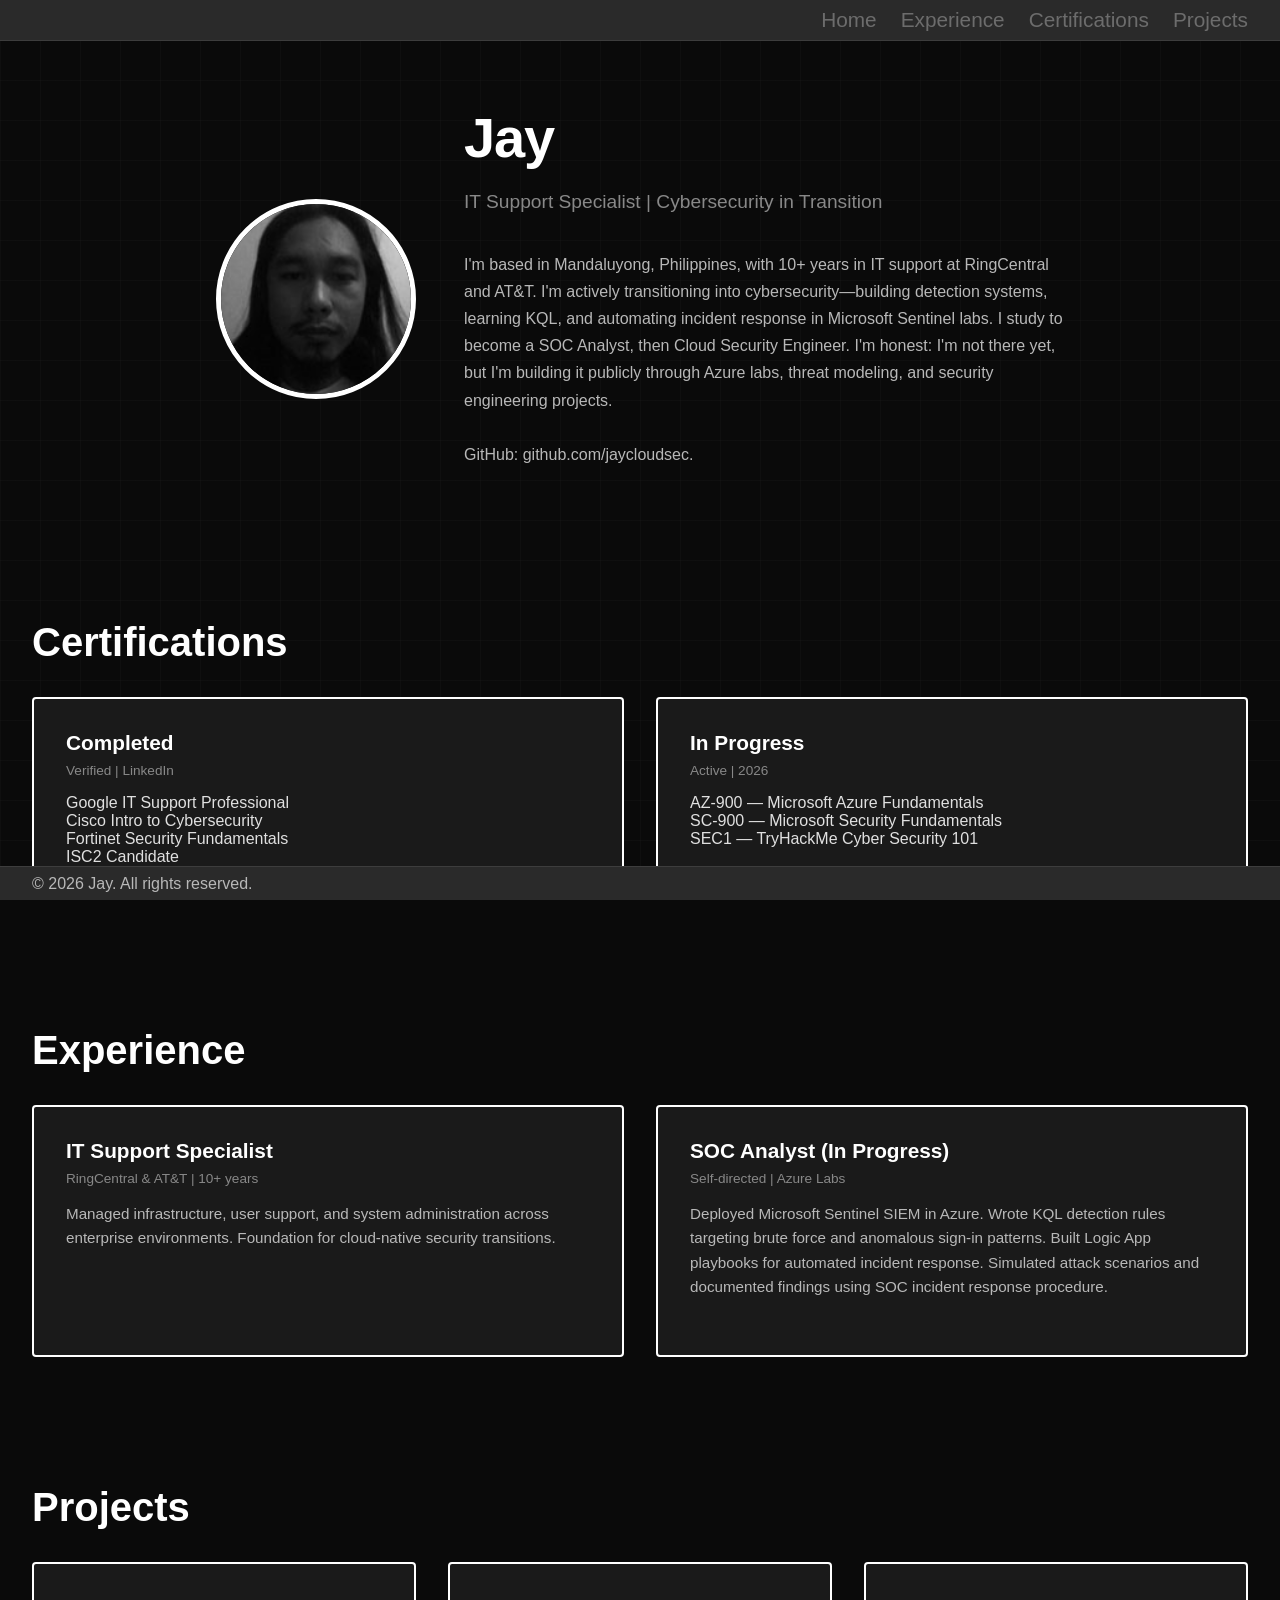
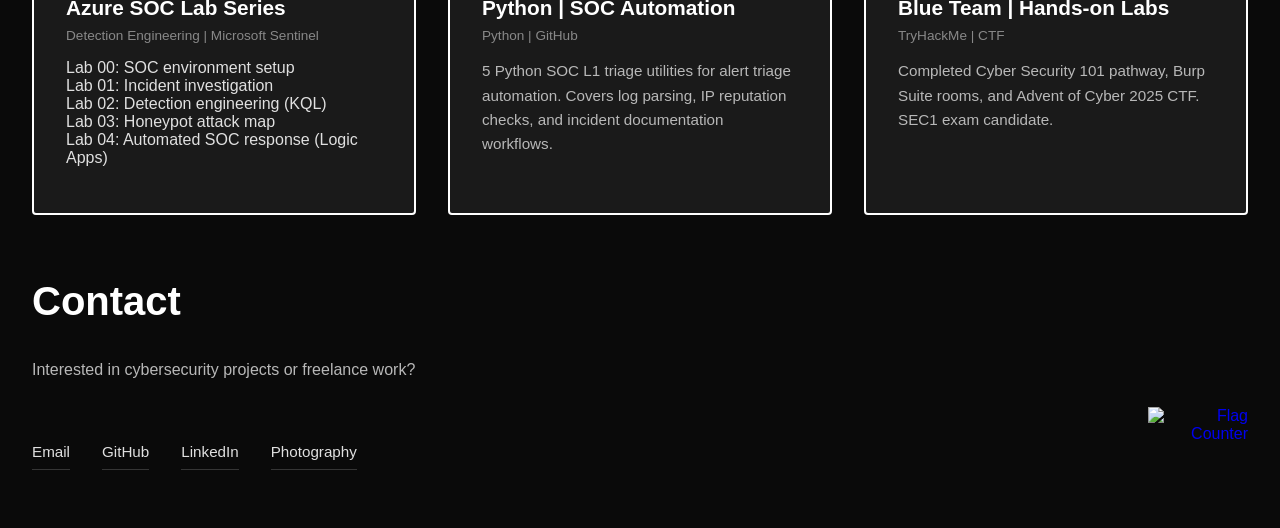
==== index.html @ b9c8a214 "." ====
<!DOCTYPE html>
<html lang="en">
<head>
    <meta charset="UTF-8">
    <meta name="viewport" content="width=device-width, initial-scale=1.0">
    <title>Jay — Cybersecurity</title>
    <link rel="stylesheet" href="style.css">
</head>
<body>
    <header>
        <nav>
            <div class="logo"></div>
            <ul>
                <li><a href="#home" class="nav-link" title="Home">Home</a></li>
                <li><a href="#experience" class="nav-link" title="Experience">Experience</a></li>
                <li><a href="#certifications" class="nav-link" title="Certifications">Certifications</a></li>
                <li><a href="#projects" class="nav-link" title="Projects">Projects</a></li>
            </ul>
        </nav>
    </header>

    <main>
        <section id="home">
            <div class="home-container">
                <img src="profile.jpg" alt="Jay" class="profile-image">
                <div class="home-text">
                    <h1>Jay</h1>
                    <p class="subtitle">IT Support Specialist | Cybersecurity in Transition</p>
                    <p>I'm based in Mandaluyong, Philippines, with 10+ years in IT support at RingCentral and AT&T. I'm actively transitioning into cybersecurity—building detection systems, learning KQL, and automating incident response in Microsoft Sentinel labs. I study to become a SOC Analyst, then Cloud Security Engineer. I'm honest: I'm not there yet, but I'm building it publicly through Azure labs, threat modeling, and security engineering projects.<br><br>GitHub: github.com/jaycloudsec.</p>
                </div>
            </div>
        </section>

        <section id="certifications">
            <h2>Certifications</h2>
            <div class="grid">
                <div class="card">
                    <h3>Completed</h3>
                    <div class="meta">Verified | LinkedIn</div>
                    <ul>
                        <li>Google IT Support Professional</li>
                        <li>Cisco Intro to Cybersecurity</li>
                        <li>Fortinet Security Fundamentals</li>
                        <li>ISC2 Candidate</li>
                    </ul>
                </div>
                <div class="card">
                    <h3>In Progress</h3>
                    <div class="meta">Active | 2026</div>
                    <ul>
                        <li>AZ-900 — Microsoft Azure Fundamentals</li>
                        <li>SC-900 — Microsoft Security Fundamentals</li>
                        <li>SEC1 — TryHackMe Cyber Security 101</li>
                    </ul>
                </div>
            </div>
        </section>

        <section id="experience">
            <h2>Experience</h2>
            <div class="grid">
                <div class="card">
                    <h3>IT Support Specialist</h3>
                    <div class="meta">RingCentral & AT&T | 10+ years</div>
                    <p>Managed infrastructure, user support, and system administration across enterprise environments. Foundation for cloud-native security transitions.</p>
                </div>
                <div class="card">
                    <h3>SOC Analyst (In Progress)</h3>
                    <div class="meta">Self-directed | Azure Labs</div>
                    <p>Deployed Microsoft Sentinel SIEM in Azure. Wrote KQL detection rules targeting brute force and anomalous sign-in patterns. Built Logic App playbooks for automated incident response. Simulated attack scenarios and documented findings using SOC incident response procedure.</p>
                </div>
            </div>
        </section>

        <section id="projects">
            <h2>Projects</h2>
            <div class="grid">
                <div class="card">
                    <h3><a href="https://github.com/jaycloudsec/cloud-security-labs/tree/main/Azure-SOC-Lab" title="Azure" target="_blank">Azure SOC Lab Series</a></h3>
                    <div class="meta">Detection Engineering | Microsoft Sentinel</div>
                    <ul>
                        <li>Lab 00: SOC environment setup</li>
                        <li>Lab 01: Incident investigation</li>
                        <li>Lab 02: Detection engineering (KQL)</li>
                        <li>Lab 03: Honeypot attack map</li>
                        <li>Lab 04: Automated SOC response (Logic Apps)</li>
                    </ul>
                </div>
                <div class="card">
                    <h3><a href="https://github.com/jaycloudsec/soc-scripts" title="SOC Scripts" target="_blank">Python | SOC Automation</a></h3>
                    <div class="meta">Python | GitHub</div>
                    <p>5 Python SOC L1 triage utilities for alert triage automation. Covers log parsing, IP reputation checks, and incident documentation workflows.</p>
                </div>
                <div class="card">
                    <h3><a href="https://tryhackme.com/p/jaycloudsec" title="TryHackMe" target="_blank">Blue Team | Hands-on Labs</a></h3>
                    <div class="meta">TryHackMe | CTF</div>
                    <p>Completed Cyber Security 101 pathway, Burp Suite rooms, and Advent of Cyber 2025 CTF. SEC1 exam candidate.</p>
                </div>
            </div>
        </section>

        <div class="section-content">
            <h2>Contact</h2>
            <p>Interested in cybersecurity projects or freelance work?</p>
            <div class="contact-wrapper">
                <p class="contact-links">
                    <a href="javascript:void(0)" onclick="this.href='mailto:' + atob('amF5LmRhZHVsb0BnbWFpbC5jb20=');" class="contact-link">Email</a>
                    <a href="https://github.com/jaycloudsec" class="contact-link" target="_blank">GitHub</a>
                    <a href="https://www.linkedin.com/in/jaycloudsec/" class="contact-link" target="_blank">LinkedIn</a>
                    <a href="photography.html" class="contact-link">Photography</a>
                </p>
                <div class="flag-counter">
                    <a href="https://www.flagcounter.me/details/gH0" target="_blank">
                        <img src="https://www.flagcounter.me/gH0/" alt="Flag Counter">
                    </a>
                </div>
            </div>
        </div>

    </main>
    <footer>
        <p>© 2026 Jay. All rights reserved.</p>
    </footer>

</body>
</html>
---- style.css ----
* {
    margin: 0;
    padding: 0;
    box-sizing: border-box;
}

html {
    width: 100%;
    height: 100%;
    font-family: -apple-system, BlinkMacSystemFont, 'Segoe UI', Roboto, sans-serif;
    background-color: #0a0a0a;
    background-image: 
        linear-gradient(rgba(128, 128, 128, 0.04) 1px, transparent 1px),
        linear-gradient(90deg, rgba(128, 128, 128, 0.04) 1px, transparent 1px);
    background-size: 40px 40px;
    background-attachment: fixed;
}

body {
    width: 100%;
    margin: 0;
    padding: 0;
    color: #e0e0e0;
    display: flex;
    flex-direction: column;
    min-height: 100vh;
}

header {
    position: sticky;
    top: 0;
    background: #2a2a2a;
    border-bottom: 1px solid rgba(224, 224, 224, 0.1);
    z-index: 999;
}

nav {
    display: flex;
    justify-content: space-between;
    align-items: center;
    padding: 0.5rem 2rem;
    max-width: 1400px;
    margin: 0 auto;
    width: 100%;
}

.logo {
    font-size: 1.2rem;
    font-weight: 600;
    color: #888;
    cursor: pointer;
    transition: color 0.3s;
    letter-spacing: 0.05em;
}

.logo:hover {
    color: #888;
}
a {
  text-decoration: none;
}

nav ul {
    display: flex;
    list-style: none;
    gap: 1.5rem;
}

nav a {
    color: #888 !important;
    text-decoration: none;
    font-size: 1.3rem;
    transition: all 0.3s;
    position: relative;
    display: flex;
    align-items: center;
    justify-content: center;
    filter: grayscale(100%);
    opacity: 0.7;
}

nav a:hover,
nav a.active {
    color: #fff !important;
    filter: grayscale(0%);
    opacity: 1;
    transform: scale(1.2);
}

main {
    flex: 1;
    max-width: 1400px;
    margin: 0 auto;
    width: 100%;
    padding: 0 2rem;
}

section {
    padding: 4rem 0;
    scroll-margin-top: 80px;
}

h1 {
    font-size: 3.5rem;
    margin-bottom: 1rem;
    color: #fff;
    font-weight: 700;
    letter-spacing: -0.02em;
}

h2 {
    font-size: 2.5rem;
    margin-bottom: 2rem;
    color: #fff;
    font-weight: 700;
}

p {
    font-size: 1rem;
    line-height: 1.7;
    margin-bottom: 1.5rem;
    color: #b8b8b8 ;
}

.subtitle {
    font-size: 1.2rem;
    color: #888;
    margin-bottom: 2rem;
    font-weight: 400;
}

/* Home section with profile image */
.home-container {
    display: flex;
    align-items: center;
    justify-content: center;
    gap: 3rem;
    flex-wrap: wrap;
    max-width: 860px;
    width: 100%;
    margin: 0 auto;
}

.profile-image {
    width: 200px;
    height: 200px;
    border-radius: 50%;
    border: 5px solid #fff;
    object-fit: cover;
    flex-shrink: 0;
}

.home-text {
    flex: 1;
    min-width: 280px;
    max-width: 600px;
    text-align: left;
}
/* Grid sections */
.grid {
    display: grid;
    grid-template-columns: repeat(auto-fit, minmax(300px, 1fr));
    gap: 2rem;
    margin-top: 2rem;
}

.card {
    background: #1a1a1a;
    border: 2px solid #fff;
    padding: 2rem;
    border-radius: 4px;
    transition: all 0.3s;
}
.card:hover {
    border-color: #fff;
    background: #222;
}
.card a:hover 
{
    color: #888;
}
.card a 
{
    color: #fff;
    text-decoration: none;
    transition: color 0.3s;
}
.card h3 {
    font-size: 1.3rem;
    margin-bottom: 0.5rem;
    color: #fff;
    font-weight: 600;
}

.card .meta {
    font-size: 0.85rem;
    color: #888;
    margin-bottom: 1rem;
}

.card p {
    font-size: 0.95rem;
    color: #b8b8b8 ;
    line-height: 1.6;
}

.card ul, .card ul li {
    list-style: none !important;
    padding: 0 !important;
    margin: 0 !important;
    border: none !important;
    outline: none !important;
    box-shadow: none !important;
}

/* Photography gallery */
.gallery {
    display: grid;
    grid-template-columns: repeat(auto-fill, minmax(280px, 1fr));
    gap: 1.5rem;
    margin-top: 2rem;
}

.gallery-item {
    position: relative;
    overflow: hidden;
    background: #1a1a1a;
    border: 2px solid #fff;
    border-radius: 4px;
    cursor: pointer;
    transition: all 0.3s;
    display: flex;
    flex-direction: column;
}

.gallery-item img {
    width: 100%;
    aspect-ratio: 1;
    object-fit: cover;
    object-position: center;
    transition: transform 0.3s;
    flex-shrink: 0;
}

.gallery-item:hover img {
    transform: scale(1.05);
}

.gallery-caption {
    text-align: center;
    font-size: 0.9rem;
    color: #b8b8b8 ;
    padding: 0.75rem;
    background: #0a0a0a;
    border-top: 1px solid rgba(224, 224, 224, 0.1);
    margin: 0;
	flex-shrink: 0;
}

/* Contact section */
.contact-links {
    display: flex;
    gap: 2rem;
    margin-top: 2rem;
    flex-wrap: wrap;
}

.contact-link {
    color: #e0e0e0;
    text-decoration: none;
    font-size: 0.95rem;
    transition: color 0.3s;
    border-bottom: 1px solid rgba(224, 224, 224, 0.2);
    padding-bottom: 0.25rem;
}

.contact-link:hover {
    color: #fff;
    border-bottom-color: rgba(224, 224, 224, 0.5);
}
/* CONTACT WRAPPER */
.contact-wrapper {
    display: flex;
    justify-content: space-between;
    align-items: flex-start;
    gap: 2rem;
}

.contact-links {
    flex: 1;
}

/* FLAG COUNTER */
.flag-counter {
    margin-top: 0;
    text-align: right;
    flex-shrink: 0;
}

.flag-counter img {
    max-width: 100px;
    height: auto;
}

/* RESPONSIVE - MOBILE */
@media (max-width: 768px) {
    .contact-wrapper {
        flex-direction: column;
        align-items: center;
    }

    .flag-counter {
        text-align: center;
    }
}

footer {
    background: #2a2a2a;
    border-top: 1px solid rgba(224, 224, 224, 0.1);
    padding: 0.2rem 2rem;
    text-align: left;
    font-size: 0.85rem;
    color: #888;
    margin-top: auto;
    position: sticky;
    bottom: 0;
    z-index: 999;
}

footer p {
    margin: 0;
}

@media (max-width: 1024px) {
    main {
        max-width: 90%;
    }

    nav {
        padding: 1rem 1.5rem;
    }

    section {
        padding: 3rem 0;
    }

    .grid {
        grid-template-columns: repeat(2, 1fr);
        gap: 1.5rem;
    }

    .gallery {
        grid-template-columns: repeat(auto-fill, minmax(200px, 1fr));
    }
}

@media (max-width: 768px) {
    h1 {
        font-size: 2.2rem;
    }

    h2 {
        font-size: 1.8rem;
    }

    nav {
        padding: 1rem;
        gap: 1rem;
        justify-content: space-between;
    }

    nav ul {
        gap: 0.8rem;
        width: auto;
    }

    nav a {
        font-size: 1.1rem;
    }

    .logo {
        font-size: 1rem;
    }

    main {
        padding: 0 1rem;
        max-width: 100%;
    }

    section {
        padding: 2rem 0;
    }

    .subtitle {
        font-size: 1rem;
    }

    p {
        font-size: 0.95rem;
    }

    .home-container {
        flex-direction: column;
        gap: 1.5rem;
    }

    .profile-image {
        width: 150px;
        height: 150px;
    }

    .home-text {
        text-align: center;
    }

    .grid {
        grid-template-columns: 1fr;
        gap: 1.5rem;
    }

    .card {
        padding: 1.5rem;
    }

    .gallery {
        grid-template-columns: repeat(auto-fill, minmax(150px, 1fr));
        gap: 1rem;
    }

    .contact-links {
        gap: 1rem;
    }

    .contact-link {
        font-size: 0.85rem;
    }

    footer {
        padding: 1rem;
        font-size: 0.8rem;
    }
}

@media (max-width: 480px) {
    h1 {
        font-size: 1.8rem;
        margin-bottom: 0.5rem;
    }

    h2 {
        font-size: 1.4rem;
        margin-bottom: 1rem;
    }

    nav {
        padding: 0.8rem;
    }

    nav ul {
        gap: 0.3rem;
    }

    nav a {
        font-size: 0.75rem;
    }

    .logo {
        font-size: 0.9rem;
    }

    main {
        padding: 0 0.5rem;
    }

    section {
        padding: 1.5rem 0;
    }

    .subtitle {
        font-size: 0.95rem;
        margin-bottom: 1rem;
    }

    p {
        font-size: 0.9rem;
        margin-bottom: 1rem;
    }

    .home-container {
        flex-direction: column;
        gap: 1rem;
    }

    .profile-image {
        width: 120px;
        height: 120px;
    }

    .home-text {
        text-align: center;
    }

    .grid {
        gap: 1rem;
    }

    .card {
        padding: 1rem;
    }

    .card h3 {
        font-size: 1.1rem;
        margin-bottom: 0.3rem;
    }

    .card .meta {
        font-size: 0.75rem;
        margin-bottom: 0.5rem;
    }

    .card p {
        font-size: 0.85rem;
    }

    .gallery {
        grid-template-columns: repeat(2, 1fr);
        gap: 0.8rem;
    }

    .contact-links {
        flex-direction: column;
        gap: 0.5rem;
    }

    .contact-link {
        font-size: 0.8rem;
    }

    footer {
        padding: 0.8rem;
        font-size: 0.75rem;
    }

    footer p {
        margin: 0;
    }
}
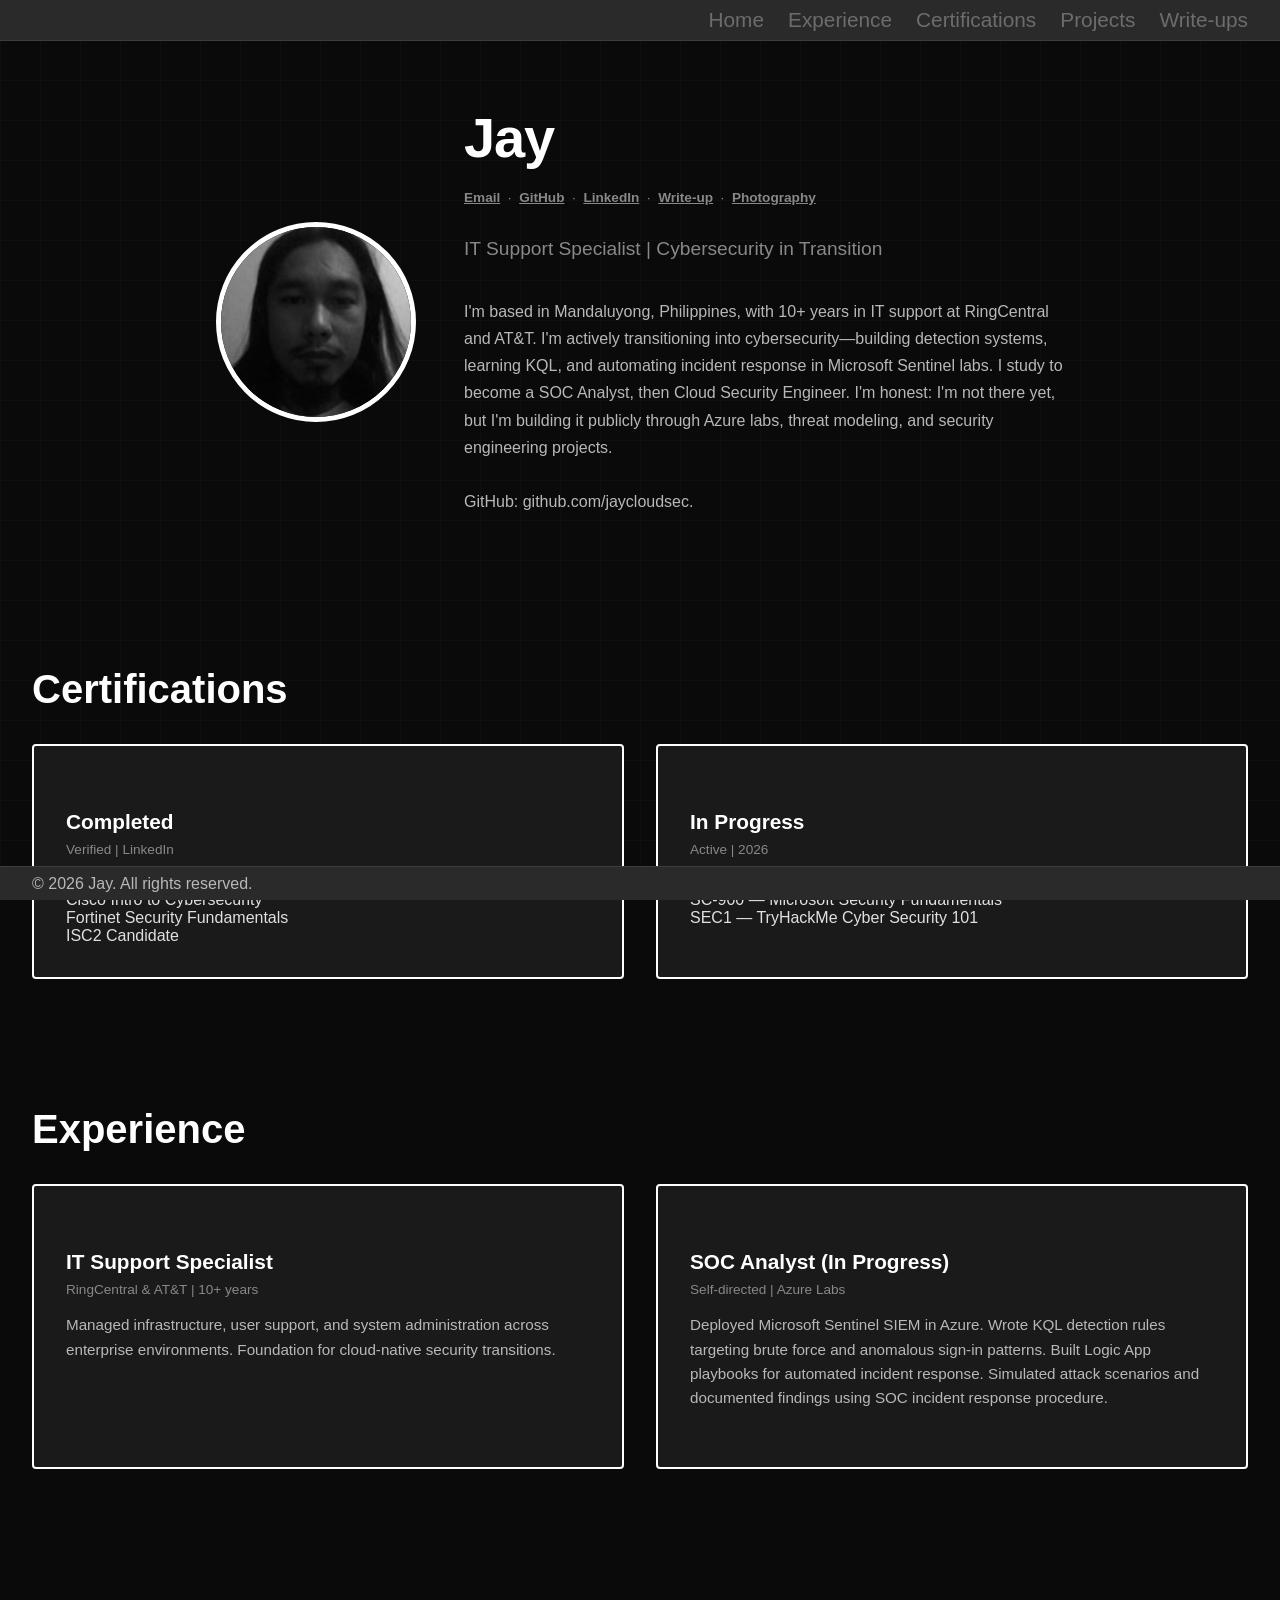
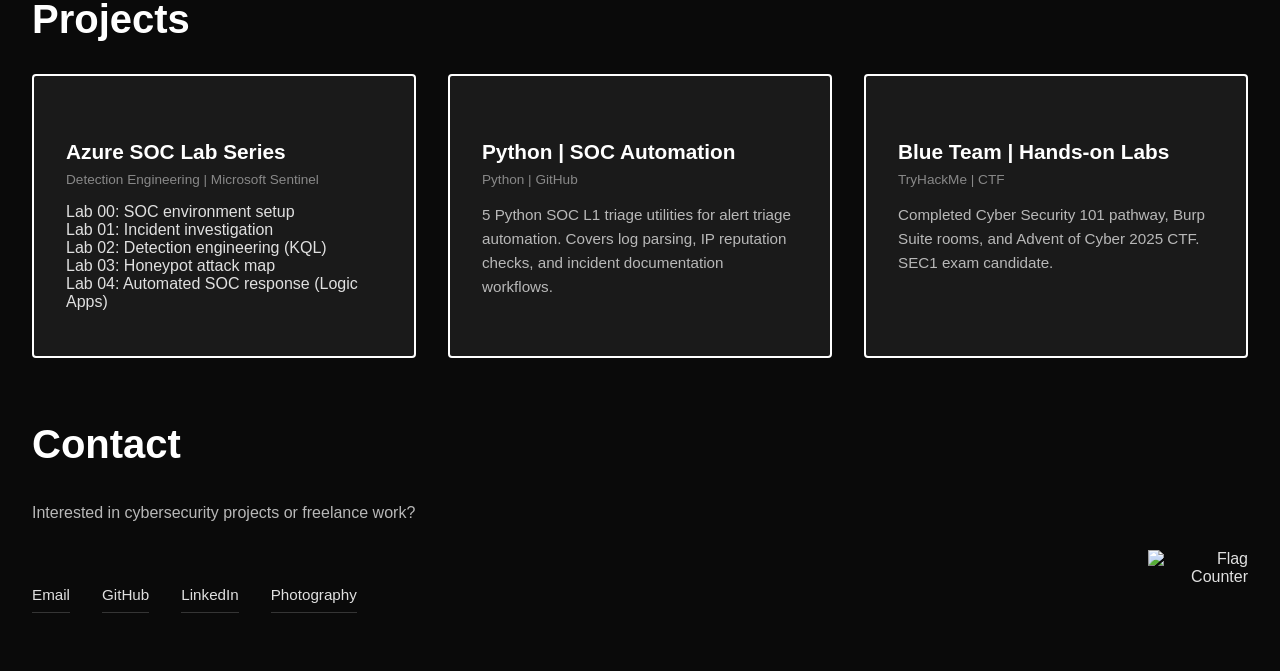
==== commit 9de2b0be: "." ====
--- a/index.html
+++ b/index.html
@@ -15,6 +15,8 @@
                 <li><a href="#experience" class="nav-link" title="Experience">Experience</a></li>
                 <li><a href="#certifications" class="nav-link" title="Certifications">Certifications</a></li>
                 <li><a href="#projects" class="nav-link" title="Projects">Projects</a></li>
+				<li><a href="writeup.html" class="nav-link">Write-ups</a></li>
+
             </ul>
         </nav>
     </header>
@@ -24,13 +26,19 @@
             <div class="home-container">
                 <img src="profile.jpg" alt="Jay" class="profile-image">
                 <div class="home-text">
-                    <h1>Jay</h1>
+					<h1>Jay</h1>
+						<p class="profile-links">
+							<a href="javascript:void(0)" onclick="this.href='mailto:' + atob('amF5LmRhZHVsb0BnbWFpbC5jb20=');">Email</a> &nbsp;·&nbsp;
+							<a href="https://github.com/jaycloudsec" target="_blank">GitHub</a> &nbsp;·&nbsp;
+							<a href="https://www.linkedin.com/in/jaycloudsec/" target="_blank">LinkedIn</a> &nbsp;·&nbsp;
+							<a href="writeup.html">Write-up</a> &nbsp;·&nbsp;
+							<a href="photography.html">Photography</a>
+						</p>
                     <p class="subtitle">IT Support Specialist | Cybersecurity in Transition</p>
                     <p>I'm based in Mandaluyong, Philippines, with 10+ years in IT support at RingCentral and AT&T. I'm actively transitioning into cybersecurity—building detection systems, learning KQL, and automating incident response in Microsoft Sentinel labs. I study to become a SOC Analyst, then Cloud Security Engineer. I'm honest: I'm not there yet, but I'm building it publicly through Azure labs, threat modeling, and security engineering projects.<br><br>GitHub: github.com/jaycloudsec.</p>
                 </div>
             </div>
         </section>
-
         <section id="certifications">
             <h2>Certifications</h2>
             <div class="grid">
@@ -85,6 +93,7 @@
                         <li>Lab 03: Honeypot attack map</li>
                         <li>Lab 04: Automated SOC response (Logic Apps)</li>
                     </ul>
+					
                 </div>
                 <div class="card">
                     <h3><a href="https://github.com/jaycloudsec/soc-scripts" title="SOC Scripts" target="_blank">Python | SOC Automation</a></h3>
--- a/style.css
+++ b/style.css
@@ -44,6 +44,28 @@
     width: 100%;
 }
 
+.profile-links {
+    font-size: 0.85rem;
+    color: #888;
+    margin-bottom: 1.5rem;
+}
+
+.profile-links a {
+    color: #888;
+    text-decoration: underline;
+    font-weight: 600;
+    transition: color 0.3s;
+}
+
+.profile-links a:visited {
+    color: #888;
+    text-decoration: underline;
+}
+
+.profile-links a:hover {
+    color: #fff;
+}
+
 .logo {
     font-size: 1.2rem;
     font-weight: 600;
@@ -56,8 +78,14 @@
 .logo:hover {
     color: #888;
 }
+
 a {
-  text-decoration: none;
+    text-decoration: none;
+    color: inherit;
+}
+
+a:visited {
+    color: inherit;
 }
 
 nav ul {
@@ -79,6 +107,10 @@
     opacity: 0.7;
 }
 
+nav a:visited {
+    color: #888 !important;
+}
+
 nav a:hover,
 nav a.active {
     color: #fff !important;
@@ -115,11 +147,19 @@
     font-weight: 700;
 }
 
+h3 {
+    font-size: 1.4rem;
+    margin-bottom: 1rem;
+    margin-top: 2rem;
+    color: #fff;
+    font-weight: 600;
+}
+
 p {
     font-size: 1rem;
     line-height: 1.7;
     margin-bottom: 1.5rem;
-    color: #b8b8b8 ;
+    color: #b8b8b8;
 }
 
 .subtitle {
@@ -129,7 +169,7 @@
     font-weight: 400;
 }
 
-/* Home section with profile image */
+/* Home section */
 .home-container {
     display: flex;
     align-items: center;
@@ -156,6 +196,7 @@
     max-width: 600px;
     text-align: left;
 }
+
 /* Grid sections */
 .grid {
     display: grid;
@@ -171,20 +212,26 @@
     border-radius: 4px;
     transition: all 0.3s;
 }
+
 .card:hover {
     border-color: #fff;
     background: #222;
 }
-.card a:hover 
-{
-    color: #888;
-}
-.card a 
-{
+
+.card a {
     color: #fff;
     text-decoration: none;
     transition: color 0.3s;
 }
+
+.card a:visited {
+    color: #fff;
+}
+
+.card a:hover {
+    color: #888;
+}
+
 .card h3 {
     font-size: 1.3rem;
     margin-bottom: 0.5rem;
@@ -200,7 +247,7 @@
 
 .card p {
     font-size: 0.95rem;
-    color: #b8b8b8 ;
+    color: #b8b8b8;
     line-height: 1.6;
 }
 
@@ -249,12 +296,12 @@
 .gallery-caption {
     text-align: center;
     font-size: 0.9rem;
-    color: #b8b8b8 ;
+    color: #b8b8b8;
     padding: 0.75rem;
     background: #0a0a0a;
     border-top: 1px solid rgba(224, 224, 224, 0.1);
     margin: 0;
-	flex-shrink: 0;
+    flex-shrink: 0;
 }
 
 /* Contact section */
@@ -263,6 +310,7 @@
     gap: 2rem;
     margin-top: 2rem;
     flex-wrap: wrap;
+    flex: 1;
 }
 
 .contact-link {
@@ -274,11 +322,15 @@
     padding-bottom: 0.25rem;
 }
 
+.contact-link:visited {
+    color: #e0e0e0;
+}
+
 .contact-link:hover {
     color: #fff;
     border-bottom-color: rgba(224, 224, 224, 0.5);
 }
-/* CONTACT WRAPPER */
+
 .contact-wrapper {
     display: flex;
     justify-content: space-between;
@@ -286,11 +338,7 @@
     gap: 2rem;
 }
 
-.contact-links {
-    flex: 1;
-}
-
-/* FLAG COUNTER */
+/* Flag counter */
 .flag-counter {
     margin-top: 0;
     text-align: right;
@@ -302,18 +350,136 @@
     height: auto;
 }
 
-/* RESPONSIVE - MOBILE */
-@media (max-width: 768px) {
-    .contact-wrapper {
-        flex-direction: column;
-        align-items: center;
-    }
-
-    .flag-counter {
-        text-align: center;
-    }
-}
-
+/* Write-up styles */
+.writeup-screenshot {
+    margin: 1.5rem auto;
+    border: 1px solid #2a2a2a;
+    border-radius: 4px;
+    overflow: hidden;
+    background: #1a1a1a;
+    max-width: 70%;
+}
+
+.writeup-screenshot img {
+    width: 100%;
+    max-height: 400px;
+    object-fit: contain;
+    background: #111;
+    display: block;
+}
+
+.screenshot-caption {
+    font-size: 0.8rem;
+    color: #888;
+    padding: 0.5rem 1rem;
+    margin: 0;
+    border-top: 1px solid #2a2a2a;
+}
+
+pre {
+    background: #111;
+    border: 1px solid #333;
+    border-radius: 4px;
+    padding: 1.25rem;
+    overflow-x: auto;
+    margin: 1rem auto 1.5rem auto;
+    max-width: 70%;
+    display: block;
+}
+
+code {
+    font-family: 'Courier New', Courier, monospace;
+    font-size: 0.9rem;
+    color: #c9a84c;
+    line-height: 1.6;
+}
+
+/* Write-up table */
+.writeup-table {
+    width: 100%;
+    border-collapse: collapse;
+    margin-top: 2rem;
+    font-size: 0.95rem;
+    table-layout: fixed;
+    word-wrap: break-word;
+}
+
+.writeup-table th {
+    text-align: left;
+    padding: 0.75rem 1rem;
+    border-bottom: 2px solid #fff;
+    color: #fff;
+    font-weight: 600;
+}
+
+.writeup-table td {
+    padding: 0.75rem 1rem;
+    border-bottom: 1px solid #2a2a2a;
+    color: #b8b8b8;
+    vertical-align: top;
+}
+
+.writeup-table tr:hover td {
+    background: #1a1a1a;
+}
+
+.writeup-table a {
+    color: #fff;
+    text-decoration: underline;
+    font-weight: 600;
+    transition: color 0.3s;
+}
+
+.writeup-table a:visited {
+    color: #888;
+    text-decoration: underline;
+    font-weight: 600;
+}
+
+.writeup-table a:hover {
+    color: #c9a84c;
+    text-decoration: underline;
+}
+.writeup-table {
+    width: 100%;
+    border-collapse: collapse;
+    margin-top: 2rem;
+    font-size: 0.95rem;
+}
+
+.writeup-table th:nth-child(1),
+.writeup-table td:nth-child(1) {
+    width: 80px;
+    white-space: nowrap;
+}
+
+.writeup-table th:nth-child(2),
+.writeup-table td:nth-child(2) {
+    width: auto;
+}
+
+.writeup-table th:nth-child(3),
+.writeup-table td:nth-child(3) {
+    width: 160px;
+    white-space: nowrap;
+}
+section p a {
+    color: #fff;
+    text-decoration: underline;
+    font-weight: 600;
+    transition: color 0.3s;
+}
+
+section p a:visited {
+    color: #888;
+    text-decoration: underline;
+}
+
+section p a:hover {
+    color: #c9a84c;
+}
+
+/* Footer */
 footer {
     background: #2a2a2a;
     border-top: 1px solid rgba(224, 224, 224, 0.1);
@@ -331,6 +497,24 @@
     margin: 0;
 }
 
+/* Responsive */
+@	(max-width: 768px) {
+    .contact-wrapper {
+        flex-direction: column;
+        align-items: center;
+    }
+
+    .flag-counter {
+        text-align: center;
+    }
+}
+.writeup-table th:nth-child(1),
+.writeup-table td:nth-child(1),
+.writeup-table th:nth-child(3),
+.writeup-table td:nth-child(3) {
+    width: auto;
+    white-space: normal;
+}
 @media (max-width: 1024px) {
     main {
         max-width: 90%;
@@ -439,6 +623,14 @@
         padding: 1rem;
         font-size: 0.8rem;
     }
+
+    pre {
+        max-width: 100%;
+    }
+
+    .writeup-screenshot {
+        max-width: 100%;
+    }
 }
 
 @media (max-width: 480px) {
@@ -544,4 +736,4 @@
     footer p {
         margin: 0;
     }
-}
+}
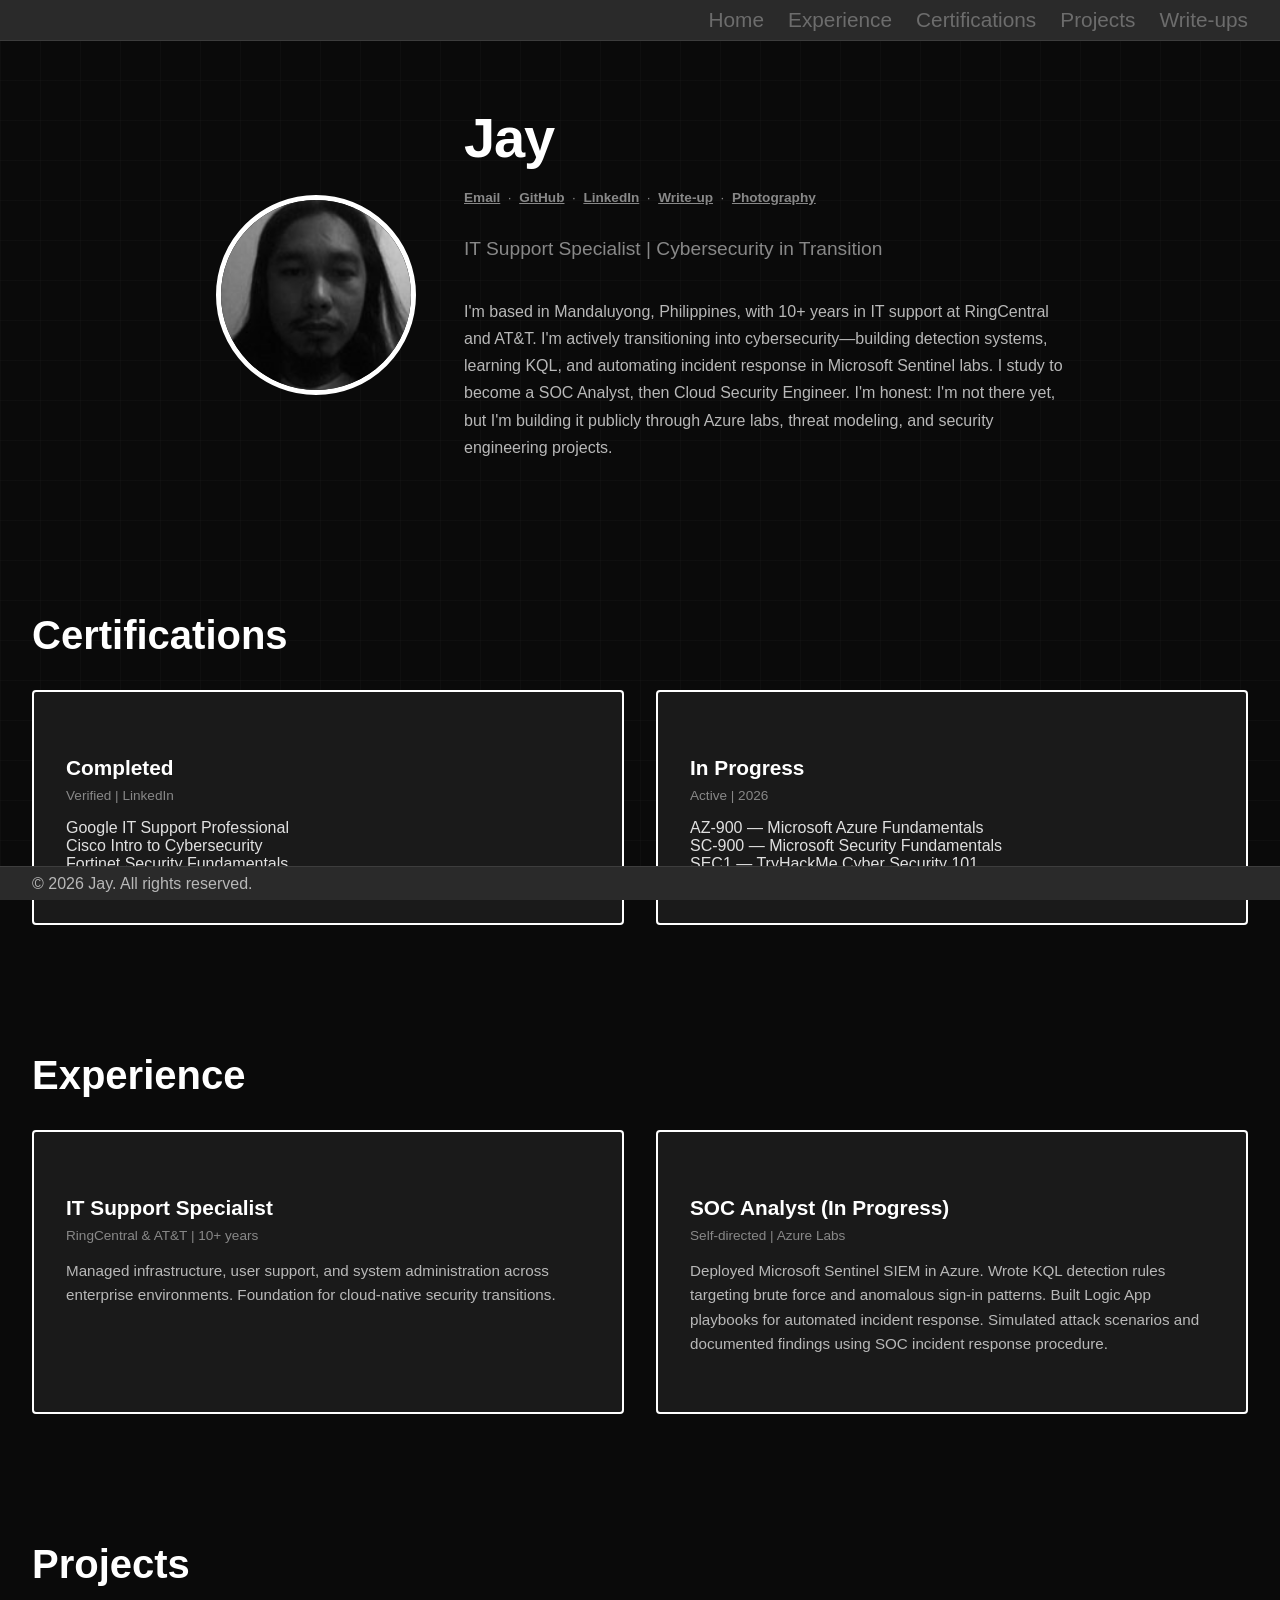
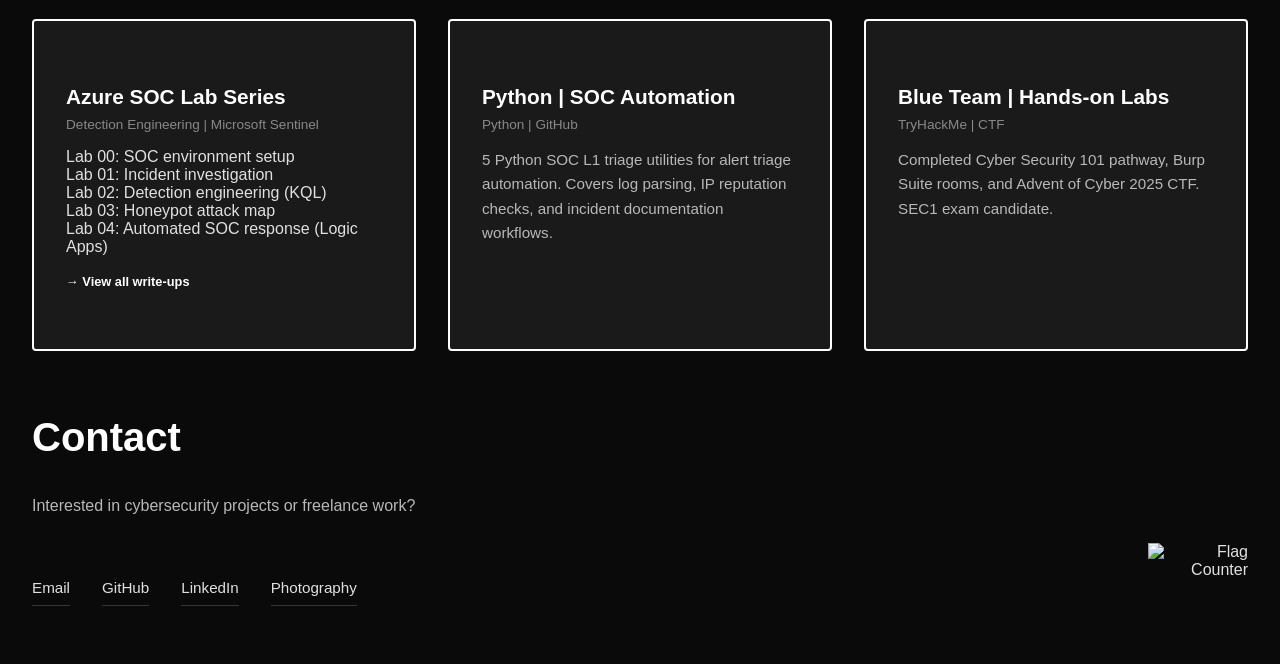
==== commit f9246985: "." ====
--- a/index.html
+++ b/index.html
@@ -35,7 +35,7 @@
 							<a href="photography.html">Photography</a>
 						</p>
                     <p class="subtitle">IT Support Specialist | Cybersecurity in Transition</p>
-                    <p>I'm based in Mandaluyong, Philippines, with 10+ years in IT support at RingCentral and AT&T. I'm actively transitioning into cybersecurity—building detection systems, learning KQL, and automating incident response in Microsoft Sentinel labs. I study to become a SOC Analyst, then Cloud Security Engineer. I'm honest: I'm not there yet, but I'm building it publicly through Azure labs, threat modeling, and security engineering projects.<br><br>GitHub: github.com/jaycloudsec.</p>
+                    <p>I'm based in Mandaluyong, Philippines, with 10+ years in IT support at RingCentral and AT&T. I'm actively transitioning into cybersecurity—building detection systems, learning KQL, and automating incident response in Microsoft Sentinel labs. I study to become a SOC Analyst, then Cloud Security Engineer. I'm honest: I'm not there yet, but I'm building it publicly through Azure labs, threat modeling, and security engineering projects.</p>
                 </div>
             </div>
         </section>
@@ -93,8 +93,10 @@
                         <li>Lab 03: Honeypot attack map</li>
                         <li>Lab 04: Automated SOC response (Logic Apps)</li>
                     </ul>
-					
+					    <p style="font-size:0.8rem; margin-top:1rem;"><a href="writeup.html">→ View all write-ups</a></p>
+
                 </div>
+				
                 <div class="card">
                     <h3><a href="https://github.com/jaycloudsec/soc-scripts" title="SOC Scripts" target="_blank">Python | SOC Automation</a></h3>
                     <div class="meta">Python | GitHub</div>
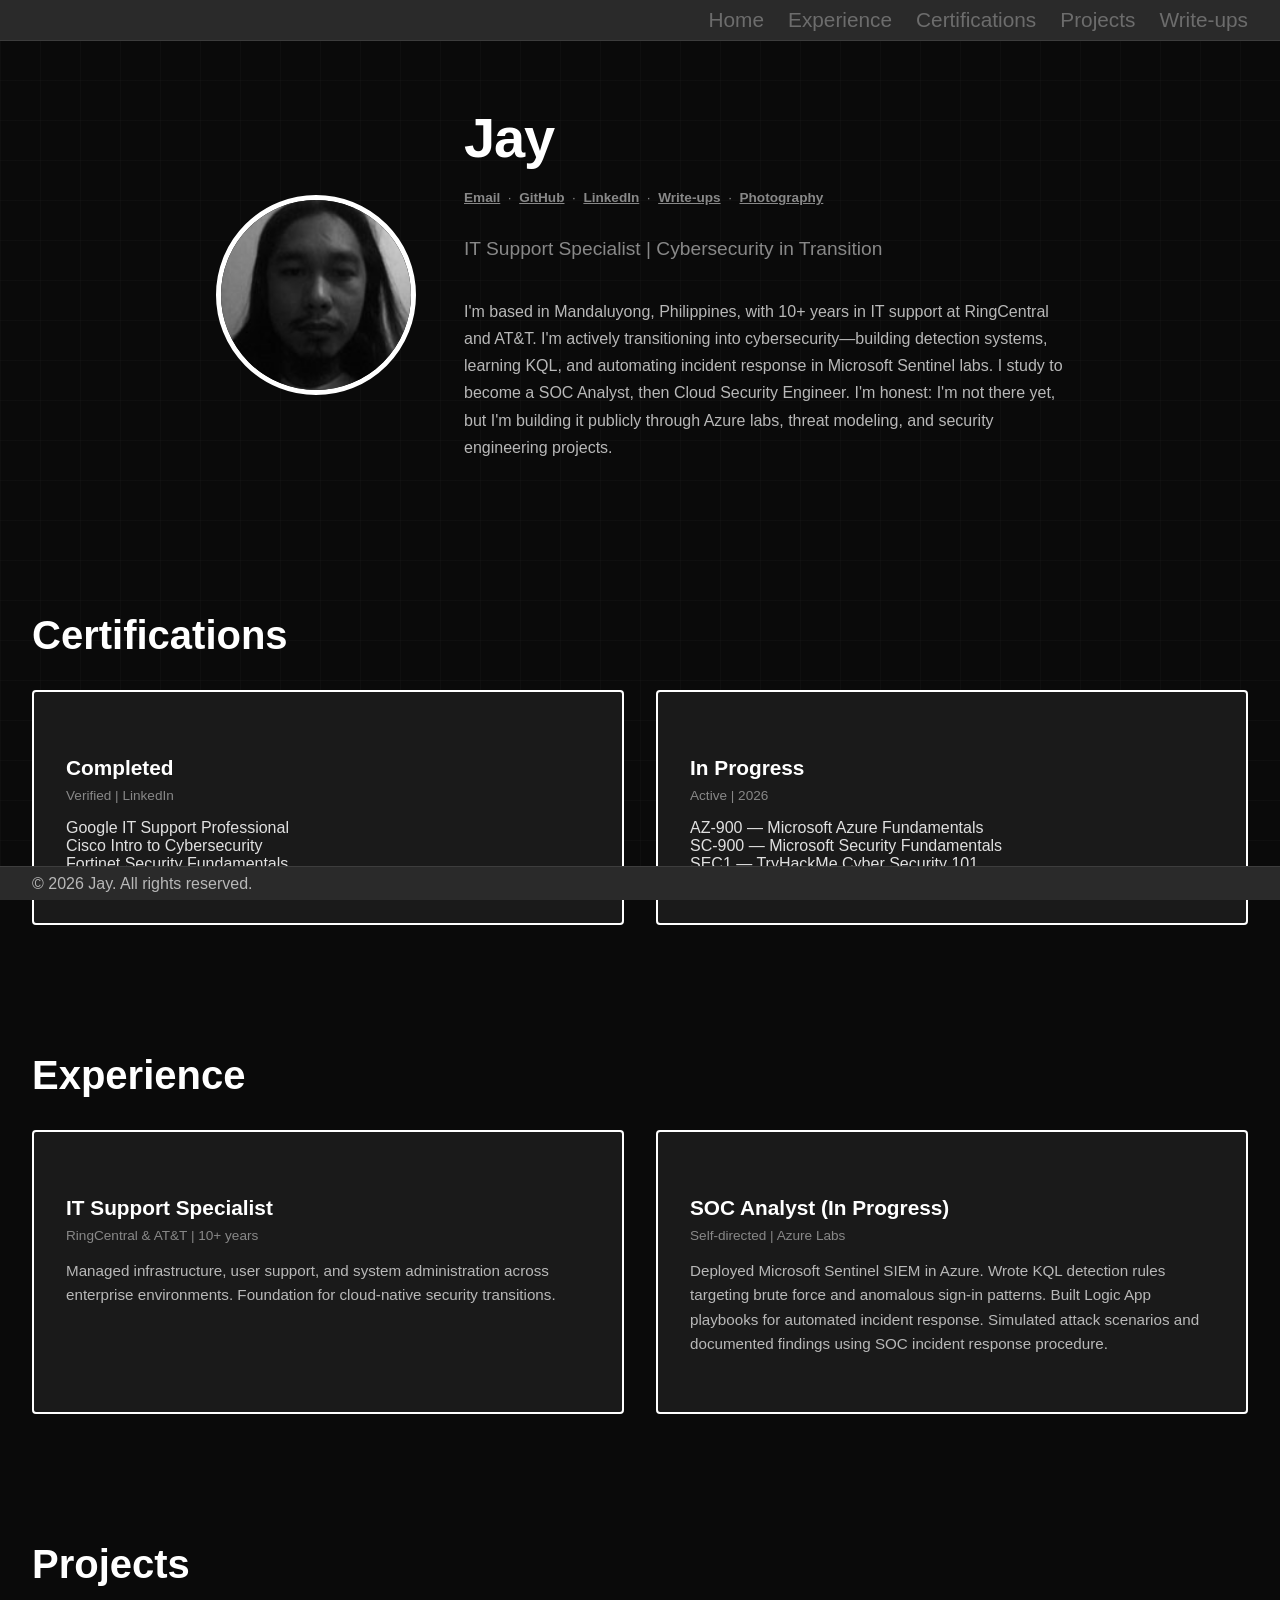
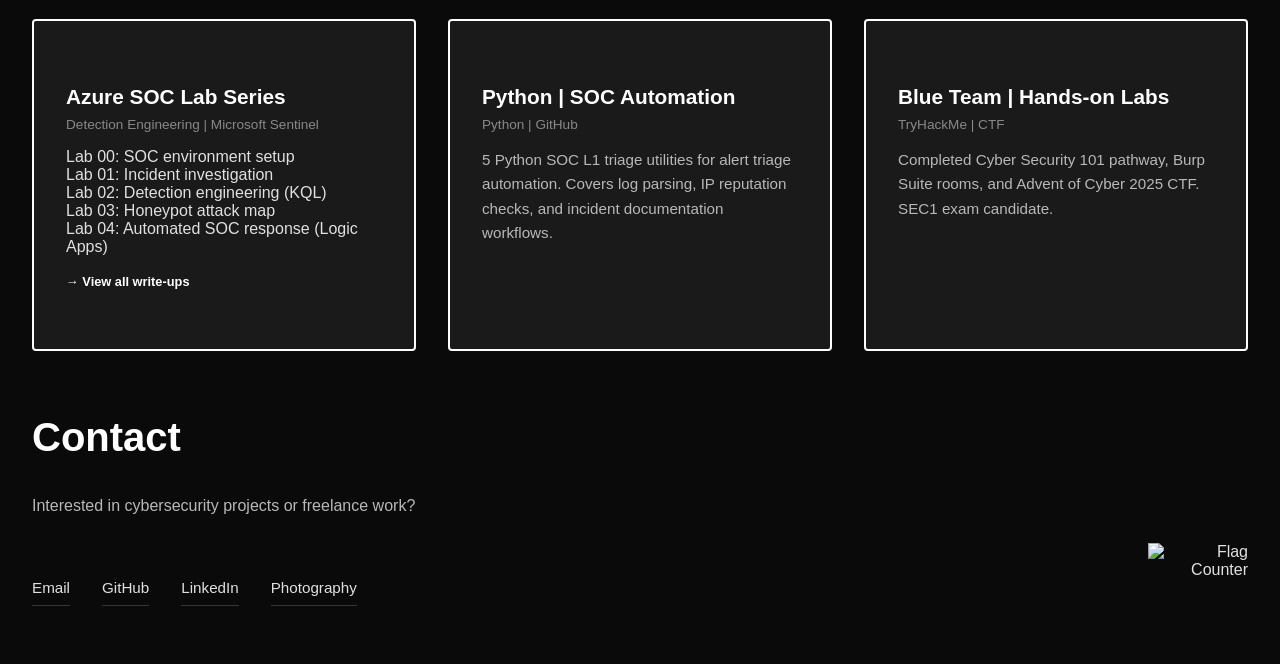
==== commit 63392ad8: "." ====
--- a/index.html
+++ b/index.html
@@ -31,7 +31,7 @@
 							<a href="javascript:void(0)" onclick="this.href='mailto:' + atob('amF5LmRhZHVsb0BnbWFpbC5jb20=');">Email</a> &nbsp;·&nbsp;
 							<a href="https://github.com/jaycloudsec" target="_blank">GitHub</a> &nbsp;·&nbsp;
 							<a href="https://www.linkedin.com/in/jaycloudsec/" target="_blank">LinkedIn</a> &nbsp;·&nbsp;
-							<a href="writeup.html">Write-up</a> &nbsp;·&nbsp;
+							<a href="writeup.html">Write-ups</a> &nbsp;·&nbsp;
 							<a href="photography.html">Photography</a>
 						</p>
                     <p class="subtitle">IT Support Specialist | Cybersecurity in Transition</p>
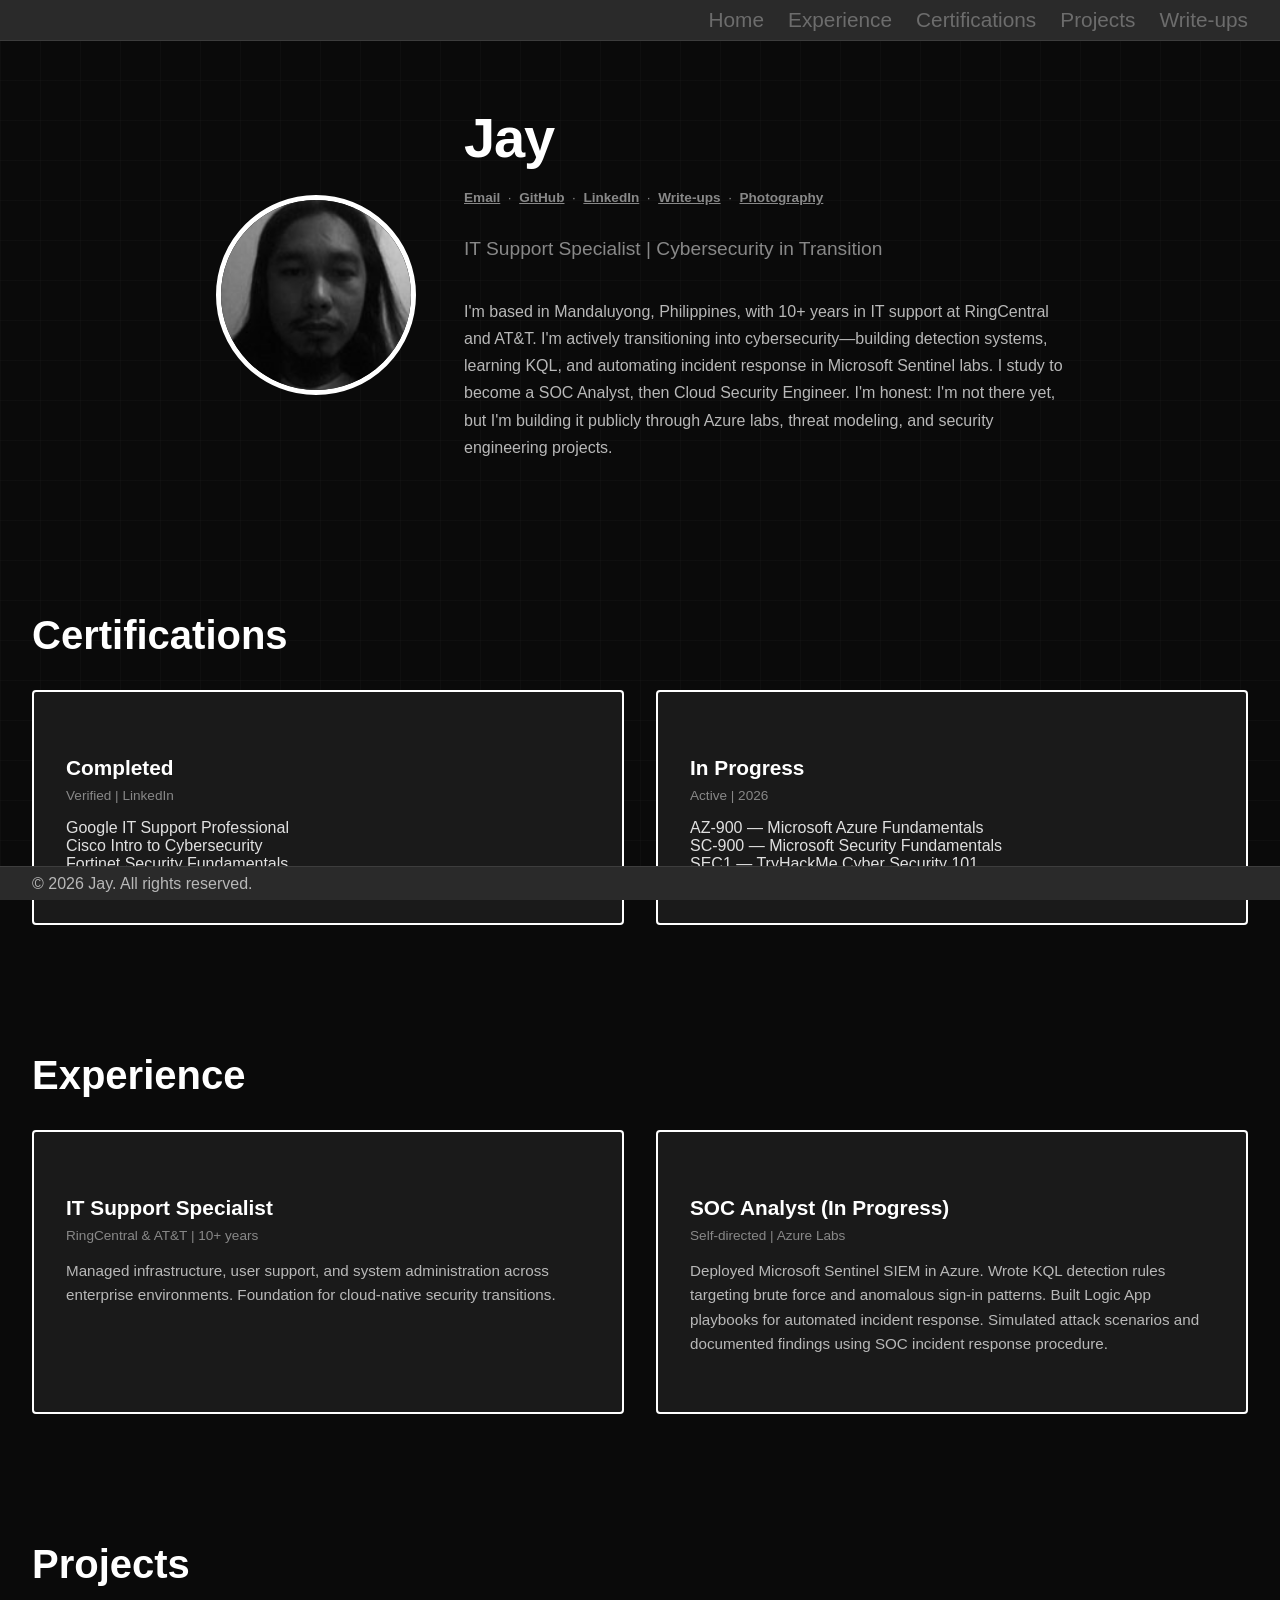
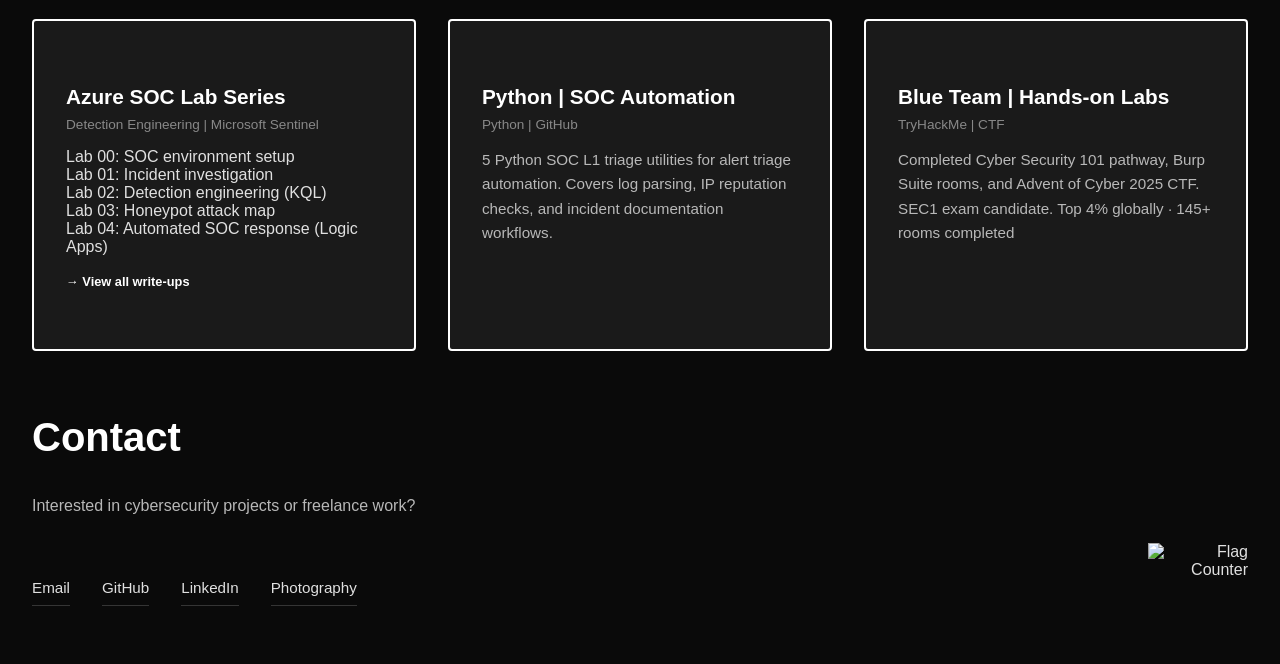
==== commit 6b0d20e3: "." ====
--- a/index.html
+++ b/index.html
@@ -105,7 +105,7 @@
                 <div class="card">
                     <h3><a href="https://tryhackme.com/p/jaycloudsec" title="TryHackMe" target="_blank">Blue Team | Hands-on Labs</a></h3>
                     <div class="meta">TryHackMe | CTF</div>
-                    <p>Completed Cyber Security 101 pathway, Burp Suite rooms, and Advent of Cyber 2025 CTF. SEC1 exam candidate.</p>
+                    <p>Completed Cyber Security 101 pathway, Burp Suite rooms, and Advent of Cyber 2025 CTF. SEC1 exam candidate. Top 4% globally · 145+ rooms completed</p>
                 </div>
             </div>
         </section>
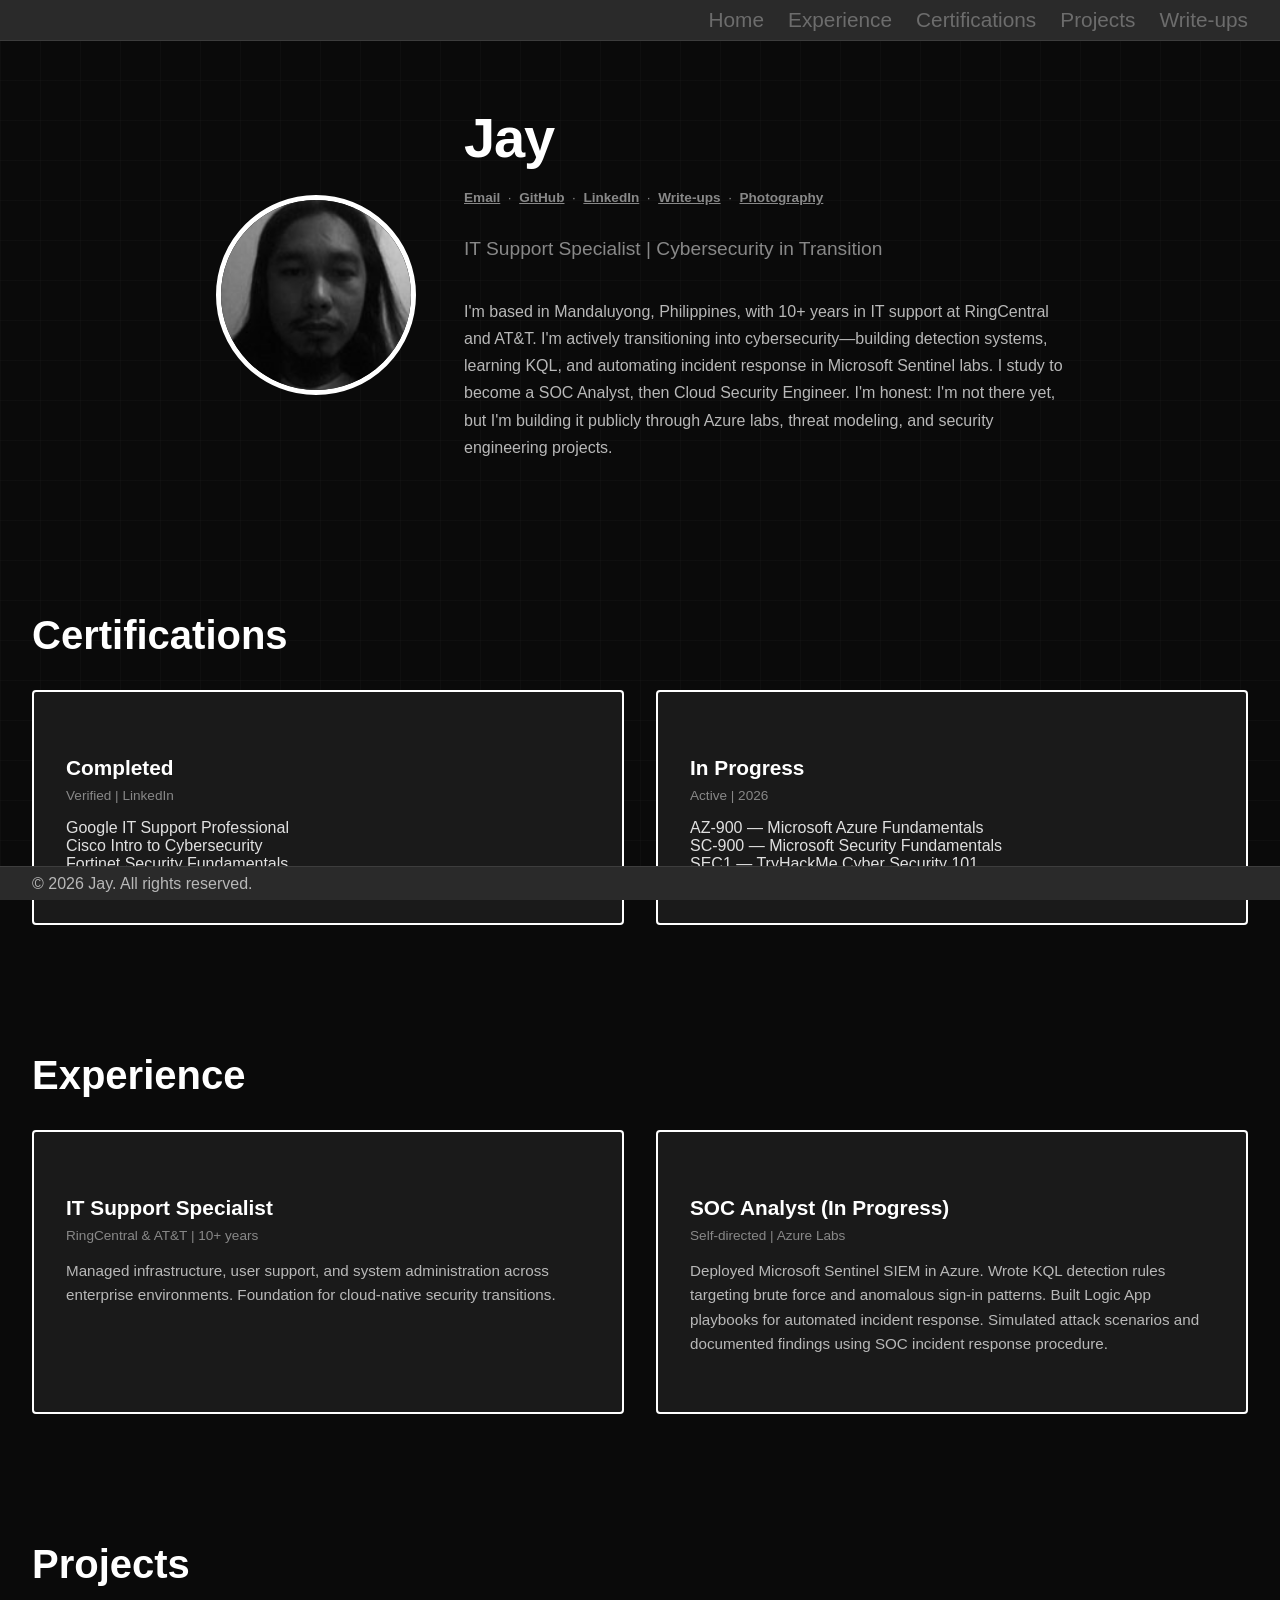
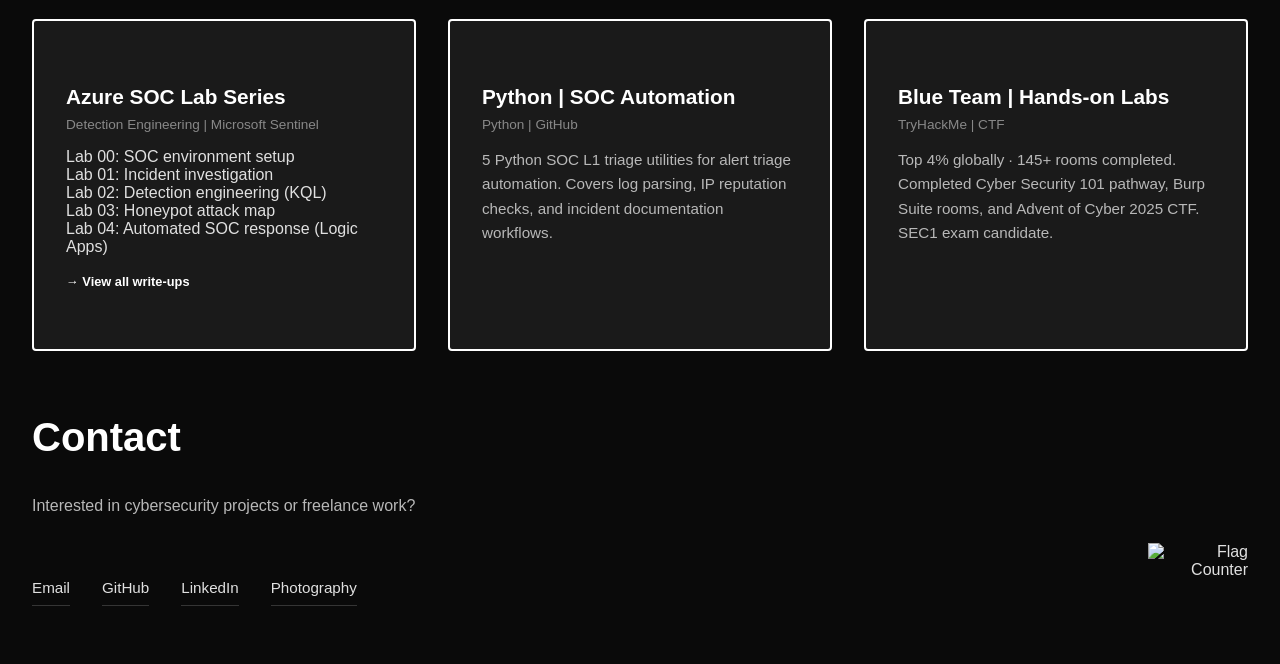
==== commit 41614ebd: "." ====
--- a/index.html
+++ b/index.html
@@ -105,7 +105,7 @@
                 <div class="card">
                     <h3><a href="https://tryhackme.com/p/jaycloudsec" title="TryHackMe" target="_blank">Blue Team | Hands-on Labs</a></h3>
                     <div class="meta">TryHackMe | CTF</div>
-                    <p>Completed Cyber Security 101 pathway, Burp Suite rooms, and Advent of Cyber 2025 CTF. SEC1 exam candidate. Top 4% globally · 145+ rooms completed</p>
+                    <p>Top 4% globally · 145+ rooms completed. Completed Cyber Security 101 pathway, Burp Suite rooms, and Advent of Cyber 2025 CTF. SEC1 exam candidate.</p>
                 </div>
             </div>
         </section>
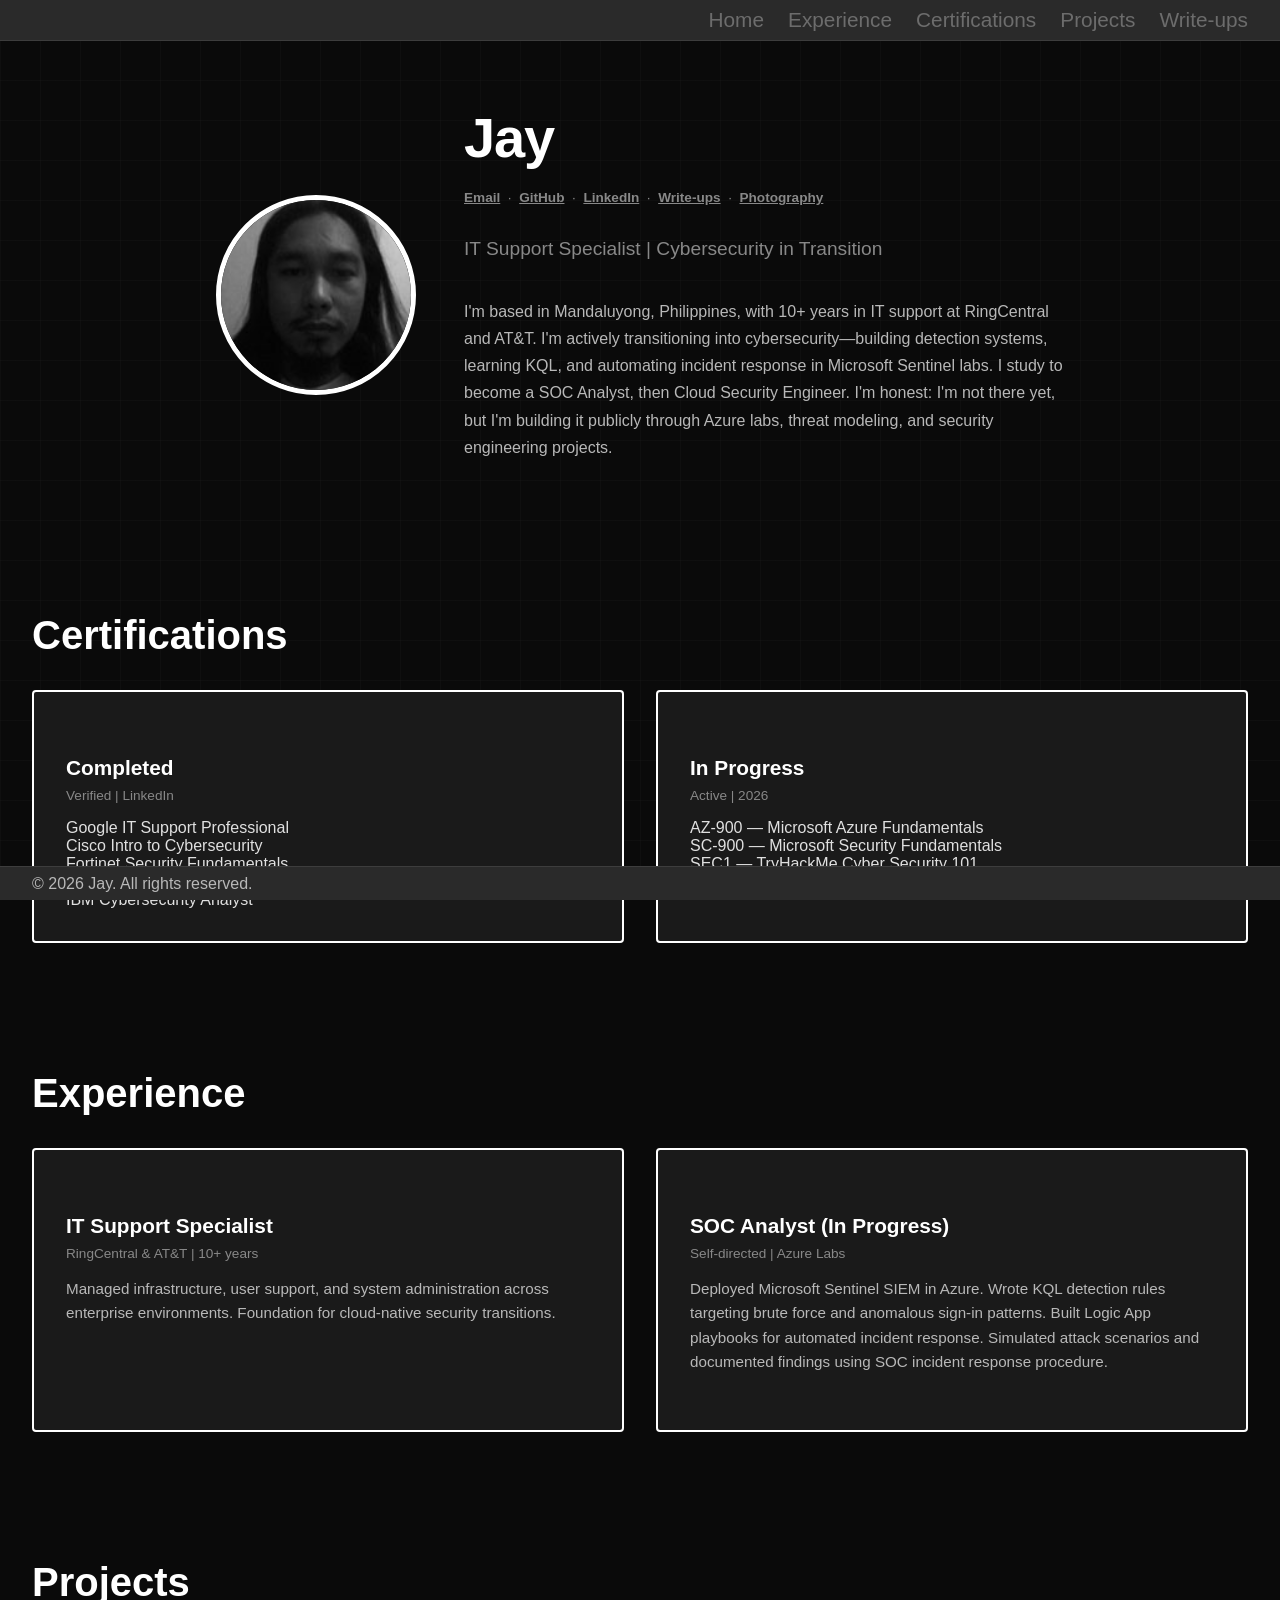
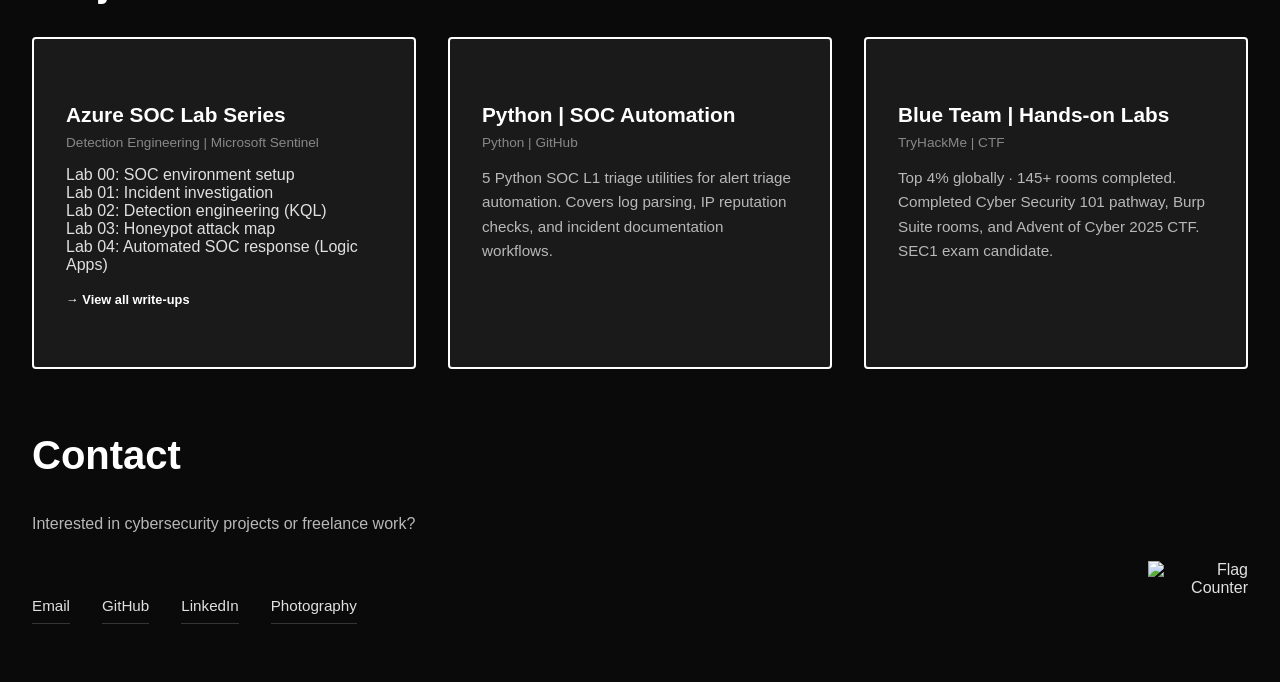
==== commit 928f36a4: "." ====
--- a/index.html
+++ b/index.html
@@ -50,6 +50,7 @@
                         <li>Cisco Intro to Cybersecurity</li>
                         <li>Fortinet Security Fundamentals</li>
                         <li>ISC2 Candidate</li>
+                        <li>IBM Cybersecurity Analyst</li> 
                     </ul>
                 </div>
                 <div class="card">
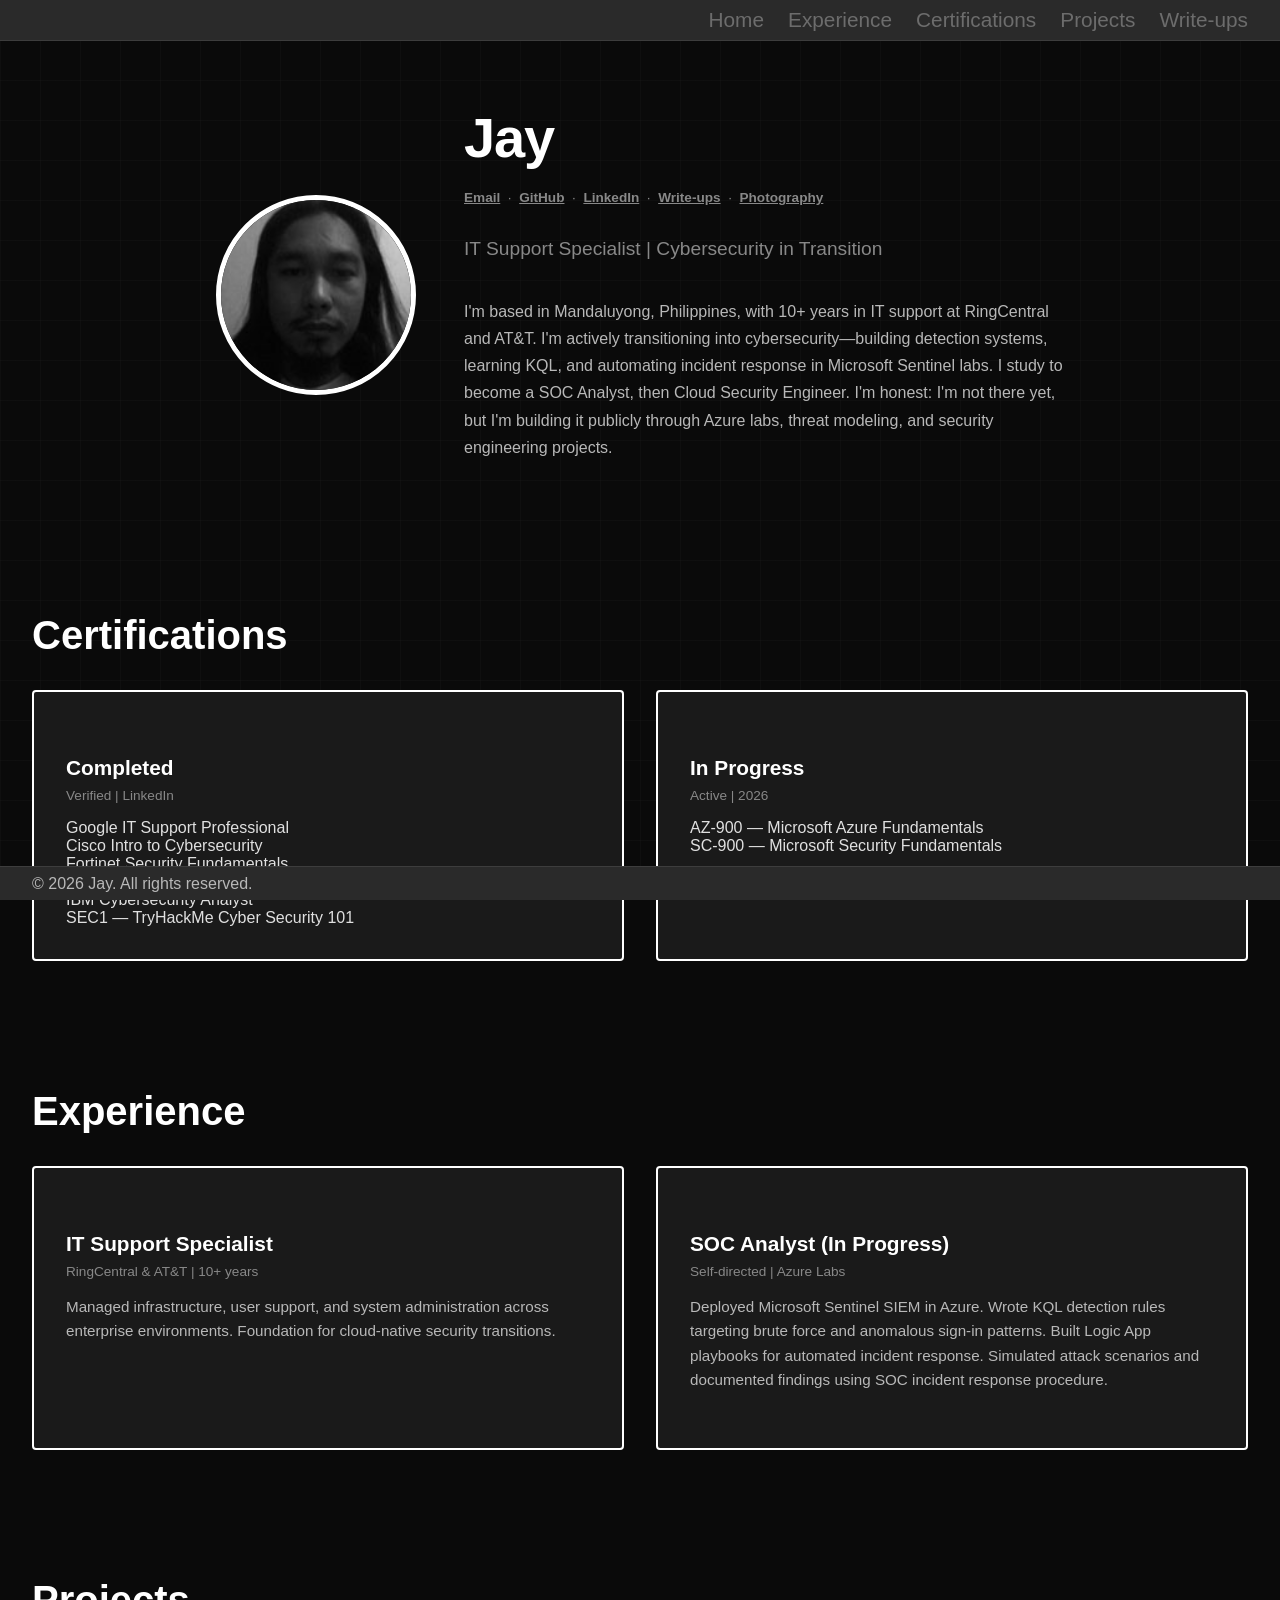
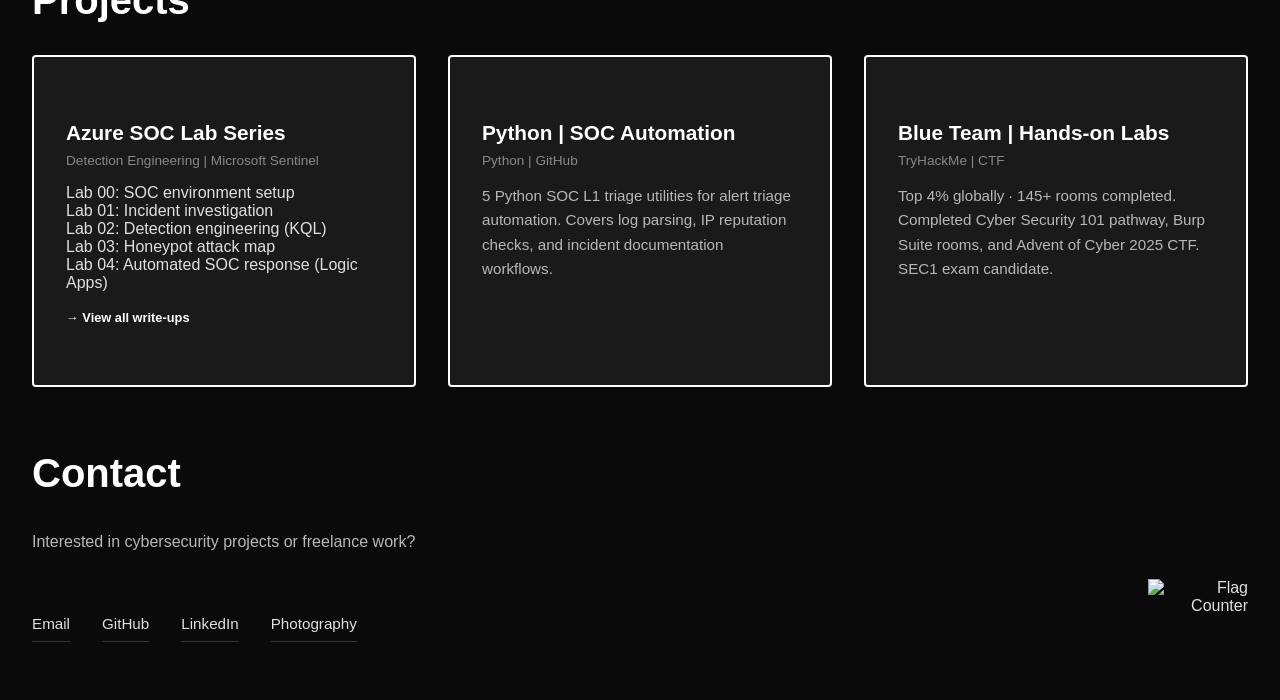
==== commit 5f55a470: "." ====
--- a/index.html
+++ b/index.html
@@ -51,6 +51,7 @@
                         <li>Fortinet Security Fundamentals</li>
                         <li>ISC2 Candidate</li>
                         <li>IBM Cybersecurity Analyst</li> 
+						<li>SEC1 — TryHackMe Cyber Security 101</li>
                     </ul>
                 </div>
                 <div class="card">
@@ -59,7 +60,7 @@
                     <ul>
                         <li>AZ-900 — Microsoft Azure Fundamentals</li>
                         <li>SC-900 — Microsoft Security Fundamentals</li>
-                        <li>SEC1 — TryHackMe Cyber Security 101</li>
+                       
                     </ul>
                 </div>
             </div>
